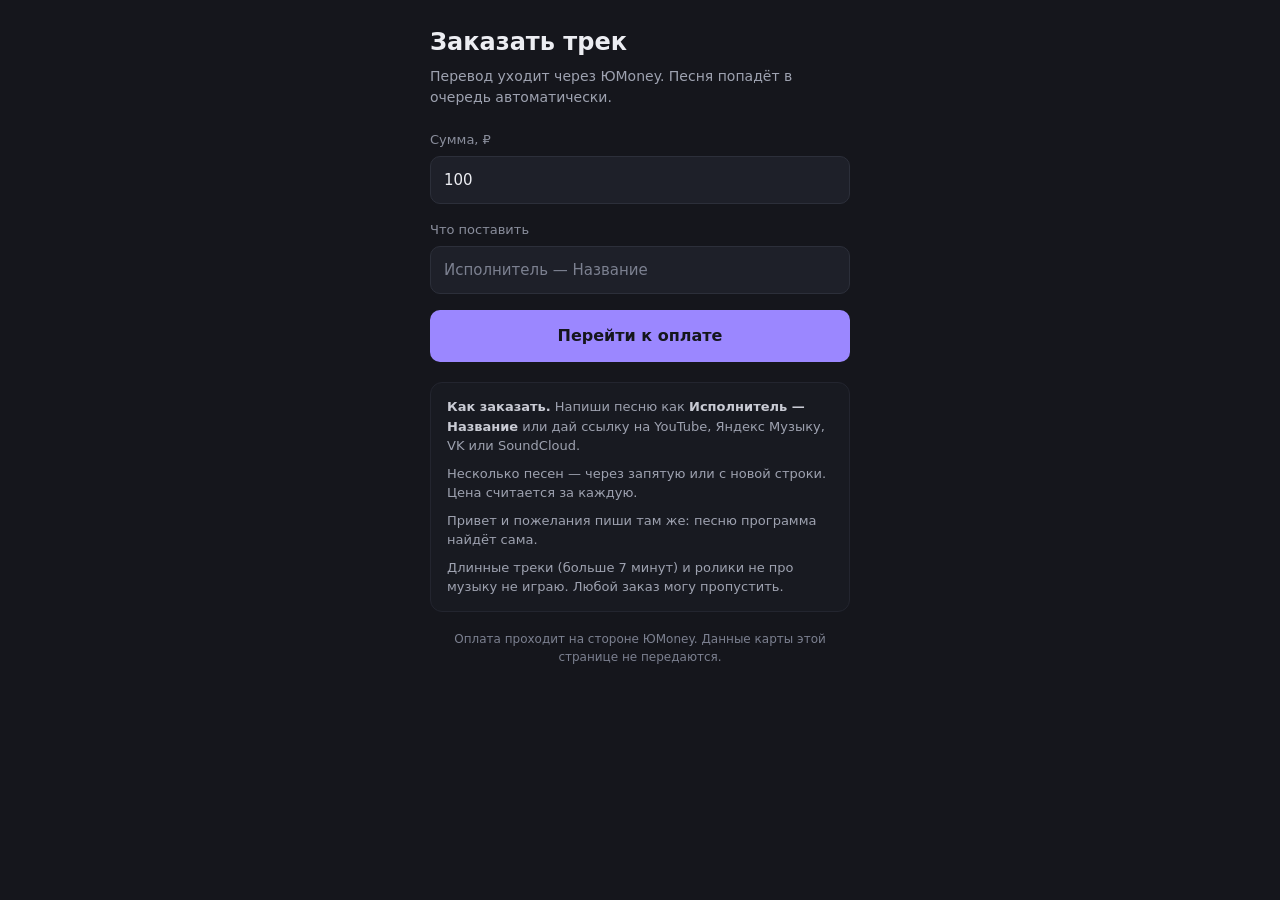
==== donate.html @ d74925eb "Add files via upload" ====
<!doctype html>
<html lang="ru">
<head>
<meta charset="utf-8">
<meta name="viewport" content="width=device-width, initial-scale=1">
<title>Заказать трек — Тапёр</title>
<style>
  :root { color-scheme: dark; }
  html, body { margin: 0; min-height: 100%; }
  body {
    display: flex; align-items: center; justify-content: center;
    background: #15161C; color: #ECEDF2;
    font: 16px/1.5 "Segoe UI", system-ui, -apple-system, sans-serif;
    padding: 24px 16px; box-sizing: border-box;
  }
  .card { width: 100%; max-width: 420px; }
  h1 { font-size: 24px; margin: 0 0 6px; font-weight: 600; }
  .sub { color: #9EA2B0; margin: 0 0 22px; font-size: 14px; }
  label { display: block; font-size: 13px; color: #8A8E9C; margin: 0 0 6px; }
  .field {
    width: 100%; box-sizing: border-box;
    background: #1E2029; border: 1px solid #2C2F3A; border-radius: 10px;
    padding: 12px 13px; color: #ECEDF2; font: inherit; font-size: 15px;
    min-height: 48px;
  }
  .field:focus { outline: none; border-color: #9B87FF; }
  .field::placeholder { color: #7C8090; }
  .row { margin-bottom: 16px; }
  button {
    width: 100%; font: inherit; font-weight: 600; font-size: 16px;
    color: #15161C; background: #9B87FF; border: 0; border-radius: 10px;
    padding: 14px; min-height: 52px; cursor: pointer;
  }
  button:hover { background: #B9A9FF; }
  .rules { margin: 20px 0 0; padding: 14px 16px; background: #181A21; border: 1px solid #23252F; border-radius: 12px; font-size: 13px; color: #9EA2B0; }
  .rules p { margin: 0 0 8px; }
  .rules p:last-child { margin: 0; }
  .rules b { color: #C9CBD4; font-weight: 600; }
  .foot { margin: 18px 0 0; font-size: 12px; color: #7C8090; text-align: center; }
</style>
</head>
<body>
<div class="card">
  <h1>Заказать трек</h1>
  <p class="sub">Перевод уходит через ЮMoney. Песня попадёт в очередь автоматически.</p>

  <form method="POST" action="https://yoomoney.ru/quickpay/confirm.xml" accept-charset="utf-8">
    <input type="hidden" name="receiver" value="410011529262377">
    <input type="hidden" name="quickpay-form" value="donate">
    <input type="hidden" name="targets" value="Заказ трека в Тапёре">
    <input type="hidden" name="label" value="tapyor">
    <input type="hidden" name="need-fio" value="false">
    <input type="hidden" name="need-email" value="false">
    <input type="hidden" name="need-phone" value="false">
    <input type="hidden" name="need-address" value="false">

    <div class="row">
      <label for="sum">Сумма, ₽</label>
      <input class="field" id="sum" name="sum" value="100" inputmode="numeric" data-type="number">
    </div>

    <div class="row">
      <label for="comment">Что поставить</label>
      <input class="field" id="comment" name="comment" maxlength="200" placeholder="Исполнитель — Название" autocomplete="off">
    </div>

    <button type="submit">Перейти к оплате</button>
  </form>

  <div class="rules">
    <p><b>Как заказать.</b> Напиши песню как <b>Исполнитель — Название</b> или дай ссылку на YouTube, Яндекс Музыку, VK или SoundCloud.</p>
    <p>Несколько песен — через запятую или с новой строки. Цена считается за каждую.</p>
    <p>Привет и пожелания пиши там же: песню программа найдёт сама.</p>
    <p>Длинные треки (больше 7 минут) и ролики не про музыку не играю. Любой заказ могу пропустить.</p>
  </div>

  <p class="foot">Оплата проходит на стороне ЮMoney. Данные карты этой странице не передаются.</p>
</div>
</body>
</html>
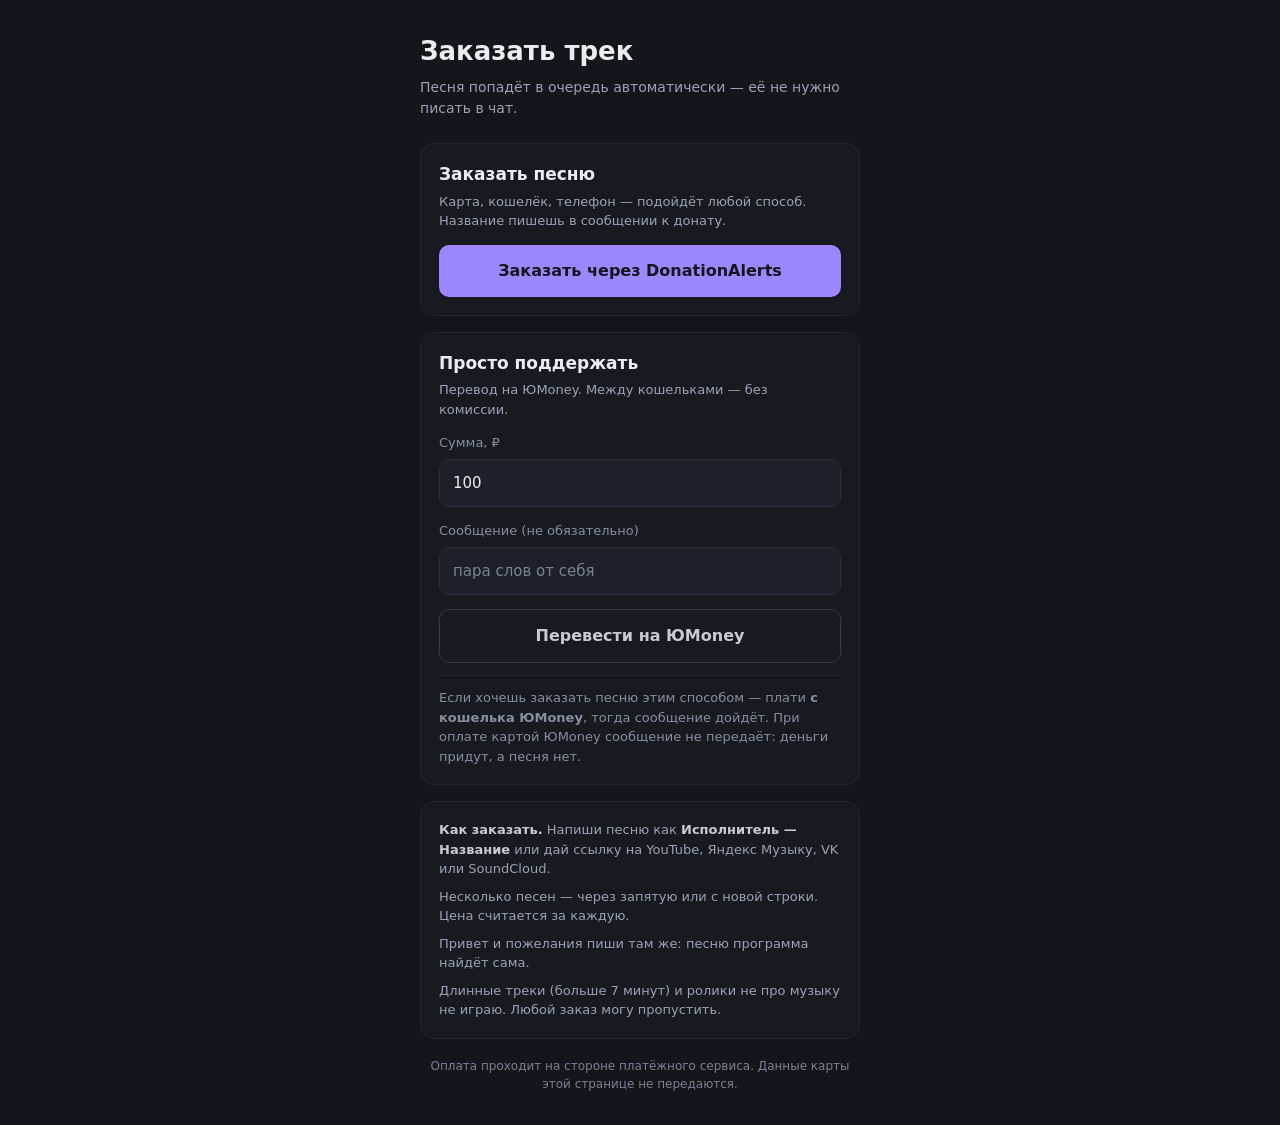
==== commit 24c50e5a: "Update donate.html" ====
--- a/donate.html
+++ b/donate.html
@@ -8,31 +8,37 @@
   :root { color-scheme: dark; }
   html, body { margin: 0; min-height: 100%; }
   body {
-    display: flex; align-items: center; justify-content: center;
+    display: flex; align-items: flex-start; justify-content: center;
     background: #15161C; color: #ECEDF2;
     font: 16px/1.5 "Segoe UI", system-ui, -apple-system, sans-serif;
-    padding: 24px 16px; box-sizing: border-box;
+    padding: 32px 16px; box-sizing: border-box;
   }
-  .card { width: 100%; max-width: 420px; }
-  h1 { font-size: 24px; margin: 0 0 6px; font-weight: 600; }
-  .sub { color: #9EA2B0; margin: 0 0 22px; font-size: 14px; }
+  .card { width: 100%; max-width: 440px; }
+  h1 { font-size: 26px; margin: 0 0 6px; font-weight: 600; }
+  .sub { color: #9EA2B0; margin: 0 0 24px; font-size: 14px; }
+  h2 { font-size: 17px; margin: 0 0 4px; font-weight: 600; }
+  .block { background: #181A21; border: 1px solid #23252F; border-radius: 14px; padding: 18px; margin-bottom: 16px; }
+  .note { color: #9EA2B0; font-size: 13px; margin: 0 0 14px; }
   label { display: block; font-size: 13px; color: #8A8E9C; margin: 0 0 6px; }
   .field {
     width: 100%; box-sizing: border-box;
     background: #1E2029; border: 1px solid #2C2F3A; border-radius: 10px;
-    padding: 12px 13px; color: #ECEDF2; font: inherit; font-size: 15px;
-    min-height: 48px;
+    padding: 12px 13px; color: #ECEDF2; font: inherit; font-size: 15px; min-height: 48px;
   }
   .field:focus { outline: none; border-color: #9B87FF; }
   .field::placeholder { color: #7C8090; }
-  .row { margin-bottom: 16px; }
-  button {
-    width: 100%; font: inherit; font-weight: 600; font-size: 16px;
+  .row { margin-bottom: 14px; }
+  .btn {
+    display: block; width: 100%; box-sizing: border-box; text-align: center; text-decoration: none;
+    font: inherit; font-weight: 600; font-size: 16px;
     color: #15161C; background: #9B87FF; border: 0; border-radius: 10px;
     padding: 14px; min-height: 52px; cursor: pointer;
   }
-  button:hover { background: #B9A9FF; }
-  .rules { margin: 20px 0 0; padding: 14px 16px; background: #181A21; border: 1px solid #23252F; border-radius: 12px; font-size: 13px; color: #9EA2B0; }
+  .btn:hover { background: #B9A9FF; }
+  .btn.second { background: transparent; color: #C9CBD4; border: 1px solid #3A3D4A; }
+  .btn.second:hover { background: #1E2029; color: #ECEDF2; }
+  .warn { font-size: 13px; color: #8A8E9C; margin: 12px 0 0; padding-top: 12px; border-top: 1px solid #23252F; }
+  .rules { font-size: 13px; color: #9EA2B0; }
   .rules p { margin: 0 0 8px; }
   .rules p:last-child { margin: 0; }
   .rules b { color: #C9CBD4; font-weight: 600; }
@@ -42,39 +48,52 @@
 <body>
 <div class="card">
   <h1>Заказать трек</h1>
-  <p class="sub">Перевод уходит через ЮMoney. Песня попадёт в очередь автоматически.</p>
+  <p class="sub">Песня попадёт в очередь автоматически — её не нужно писать в чат.</p>
 
-  <form method="POST" action="https://yoomoney.ru/quickpay/confirm.xml" accept-charset="utf-8">
-    <input type="hidden" name="receiver" value="410011529262377">
-    <input type="hidden" name="quickpay-form" value="donate">
-    <input type="hidden" name="targets" value="Заказ трека в Тапёре">
-    <input type="hidden" name="label" value="tapyor">
-    <input type="hidden" name="need-fio" value="false">
-    <input type="hidden" name="need-email" value="false">
-    <input type="hidden" name="need-phone" value="false">
-    <input type="hidden" name="need-address" value="false">
+  <div class="block">
+    <h2>Заказать песню</h2>
+    <p class="note">Карта, кошелёк, телефон — подойдёт любой способ. Название пишешь в сообщении к донату.</p>
+    <a class="btn" href="https://www.donationalerts.com/r/alexshikaka">Заказать через DonationAlerts</a>
+  </div>
 
-    <div class="row">
-      <label for="sum">Сумма, ₽</label>
-      <input class="field" id="sum" name="sum" value="100" inputmode="numeric" data-type="number">
-    </div>
+  <div class="block">
+    <h2>Просто поддержать</h2>
+    <p class="note">Перевод на ЮMoney. Между кошельками — без комиссии.</p>
 
-    <div class="row">
-      <label for="comment">Что поставить</label>
-      <input class="field" id="comment" name="comment" maxlength="200" placeholder="Исполнитель — Название" autocomplete="off">
-    </div>
+    <form method="POST" action="https://yoomoney.ru/quickpay/confirm.xml" accept-charset="utf-8">
+      <input type="hidden" name="receiver" value="410011529262377">
+      <input type="hidden" name="quickpay-form" value="donate">
+      <input type="hidden" name="targets" value="Поддержать стрим">
+      <input type="hidden" name="label" value="tapyor">
+      <input type="hidden" name="need-fio" value="false">
+      <input type="hidden" name="need-email" value="false">
+      <input type="hidden" name="need-phone" value="false">
+      <input type="hidden" name="need-address" value="false">
 
-    <button type="submit">Перейти к оплате</button>
-  </form>
+      <div class="row">
+        <label for="sum">Сумма, ₽</label>
+        <input class="field" id="sum" name="sum" value="100" inputmode="numeric" data-type="number">
+      </div>
 
-  <div class="rules">
+      <div class="row">
+        <label for="comment">Сообщение (не обязательно)</label>
+        <input class="field" id="comment" name="comment" maxlength="200" placeholder="пара слов от себя" autocomplete="off">
+      </div>
+
+      <button class="btn second" type="submit">Перевести на ЮMoney</button>
+    </form>
+
+    <p class="warn">Если хочешь заказать песню этим способом — плати <b>с кошелька ЮMoney</b>, тогда сообщение дойдёт. При оплате картой ЮMoney сообщение не передаёт: деньги придут, а песня нет.</p>
+  </div>
+
+  <div class="block rules">
     <p><b>Как заказать.</b> Напиши песню как <b>Исполнитель — Название</b> или дай ссылку на YouTube, Яндекс Музыку, VK или SoundCloud.</p>
     <p>Несколько песен — через запятую или с новой строки. Цена считается за каждую.</p>
     <p>Привет и пожелания пиши там же: песню программа найдёт сама.</p>
     <p>Длинные треки (больше 7 минут) и ролики не про музыку не играю. Любой заказ могу пропустить.</p>
   </div>
 
-  <p class="foot">Оплата проходит на стороне ЮMoney. Данные карты этой странице не передаются.</p>
+  <p class="foot">Оплата проходит на стороне платёжного сервиса. Данные карты этой странице не передаются.</p>
 </div>
 </body>
 </html>
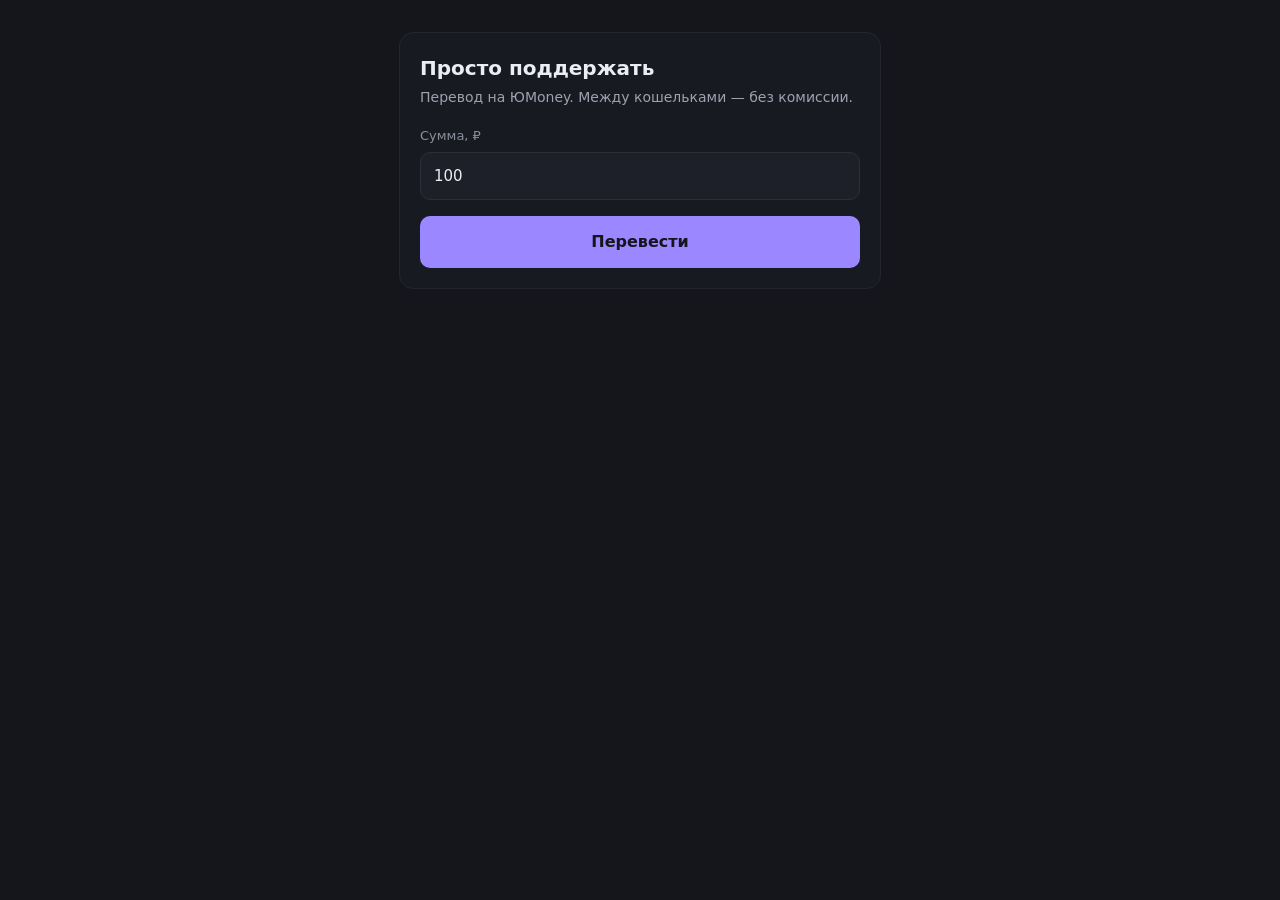
==== commit cef89c1f: "Update donate.html" ====
--- a/donate.html
+++ b/donate.html
@@ -3,22 +3,22 @@
 <head>
 <meta charset="utf-8">
 <meta name="viewport" content="width=device-width, initial-scale=1">
-<title>Заказать трек — Тапёр</title>
+<title>Поддержать — Тапёр</title>
 <style>
   :root { color-scheme: dark; }
   html, body { margin: 0; min-height: 100%; }
   body {
-    display: flex; align-items: flex-start; justify-content: center;
+    display: flex; align-items: center; justify-content: center;
     background: #15161C; color: #ECEDF2;
     font: 16px/1.5 "Segoe UI", system-ui, -apple-system, sans-serif;
     padding: 32px 16px; box-sizing: border-box;
   }
-  .card { width: 100%; max-width: 440px; }
-  h1 { font-size: 26px; margin: 0 0 6px; font-weight: 600; }
-  .sub { color: #9EA2B0; margin: 0 0 24px; font-size: 14px; }
-  h2 { font-size: 17px; margin: 0 0 4px; font-weight: 600; }
-  .block { background: #181A21; border: 1px solid #23252F; border-radius: 14px; padding: 18px; margin-bottom: 16px; }
-  .note { color: #9EA2B0; font-size: 13px; margin: 0 0 14px; }
+  .block {
+    width: 100%; max-width: 440px;
+    background: #181A21; border: 1px solid #23252F; border-radius: 14px; padding: 20px;
+  }
+  h1 { font-size: 20px; margin: 0 0 4px; font-weight: 600; }
+  .note { color: #9EA2B0; font-size: 14px; margin: 0 0 18px; }
   label { display: block; font-size: 13px; color: #8A8E9C; margin: 0 0 6px; }
   .field {
     width: 100%; box-sizing: border-box;
@@ -26,38 +26,18 @@
     padding: 12px 13px; color: #ECEDF2; font: inherit; font-size: 15px; min-height: 48px;
   }
   .field:focus { outline: none; border-color: #9B87FF; }
-  .field::placeholder { color: #7C8090; }
-  .row { margin-bottom: 14px; }
   .btn {
-    display: block; width: 100%; box-sizing: border-box; text-align: center; text-decoration: none;
-    font: inherit; font-weight: 600; font-size: 16px;
+    display: block; width: 100%; box-sizing: border-box; margin-top: 16px;
+    font: inherit; font-weight: 600; font-size: 16px; text-align: center;
     color: #15161C; background: #9B87FF; border: 0; border-radius: 10px;
     padding: 14px; min-height: 52px; cursor: pointer;
   }
   .btn:hover { background: #B9A9FF; }
-  .btn.second { background: transparent; color: #C9CBD4; border: 1px solid #3A3D4A; }
-  .btn.second:hover { background: #1E2029; color: #ECEDF2; }
-  .warn { font-size: 13px; color: #8A8E9C; margin: 12px 0 0; padding-top: 12px; border-top: 1px solid #23252F; }
-  .rules { font-size: 13px; color: #9EA2B0; }
-  .rules p { margin: 0 0 8px; }
-  .rules p:last-child { margin: 0; }
-  .rules b { color: #C9CBD4; font-weight: 600; }
-  .foot { margin: 18px 0 0; font-size: 12px; color: #7C8090; text-align: center; }
 </style>
 </head>
 <body>
-<div class="card">
-  <h1>Заказать трек</h1>
-  <p class="sub">Песня попадёт в очередь автоматически — её не нужно писать в чат.</p>
-
   <div class="block">
-    <h2>Заказать песню</h2>
-    <p class="note">Карта, кошелёк, телефон — подойдёт любой способ. Название пишешь в сообщении к донату.</p>
-    <a class="btn" href="https://www.donationalerts.com/r/alexshikaka">Заказать через DonationAlerts</a>
-  </div>
-
-  <div class="block">
-    <h2>Просто поддержать</h2>
+    <h1>Просто поддержать</h1>
     <p class="note">Перевод на ЮMoney. Между кошельками — без комиссии.</p>
 
     <form method="POST" action="https://yoomoney.ru/quickpay/confirm.xml" accept-charset="utf-8">
@@ -70,30 +50,11 @@
       <input type="hidden" name="need-phone" value="false">
       <input type="hidden" name="need-address" value="false">
 
-      <div class="row">
-        <label for="sum">Сумма, ₽</label>
-        <input class="field" id="sum" name="sum" value="100" inputmode="numeric" data-type="number">
-      </div>
+      <label for="sum">Сумма, ₽</label>
+      <input class="field" id="sum" name="sum" value="100" inputmode="numeric" data-type="number">
 
-      <div class="row">
-        <label for="comment">Сообщение (не обязательно)</label>
-        <input class="field" id="comment" name="comment" maxlength="200" placeholder="пара слов от себя" autocomplete="off">
-      </div>
-
-      <button class="btn second" type="submit">Перевести на ЮMoney</button>
+      <button class="btn" type="submit">Перевести</button>
     </form>
-
-    <p class="warn">Если хочешь заказать песню этим способом — плати <b>с кошелька ЮMoney</b>, тогда сообщение дойдёт. При оплате картой ЮMoney сообщение не передаёт: деньги придут, а песня нет.</p>
   </div>
-
-  <div class="block rules">
-    <p><b>Как заказать.</b> Напиши песню как <b>Исполнитель — Название</b> или дай ссылку на YouTube, Яндекс Музыку, VK или SoundCloud.</p>
-    <p>Несколько песен — через запятую или с новой строки. Цена считается за каждую.</p>
-    <p>Привет и пожелания пиши там же: песню программа найдёт сама.</p>
-    <p>Длинные треки (больше 7 минут) и ролики не про музыку не играю. Любой заказ могу пропустить.</p>
-  </div>
-
-  <p class="foot">Оплата проходит на стороне платёжного сервиса. Данные карты этой странице не передаются.</p>
-</div>
 </body>
 </html>
